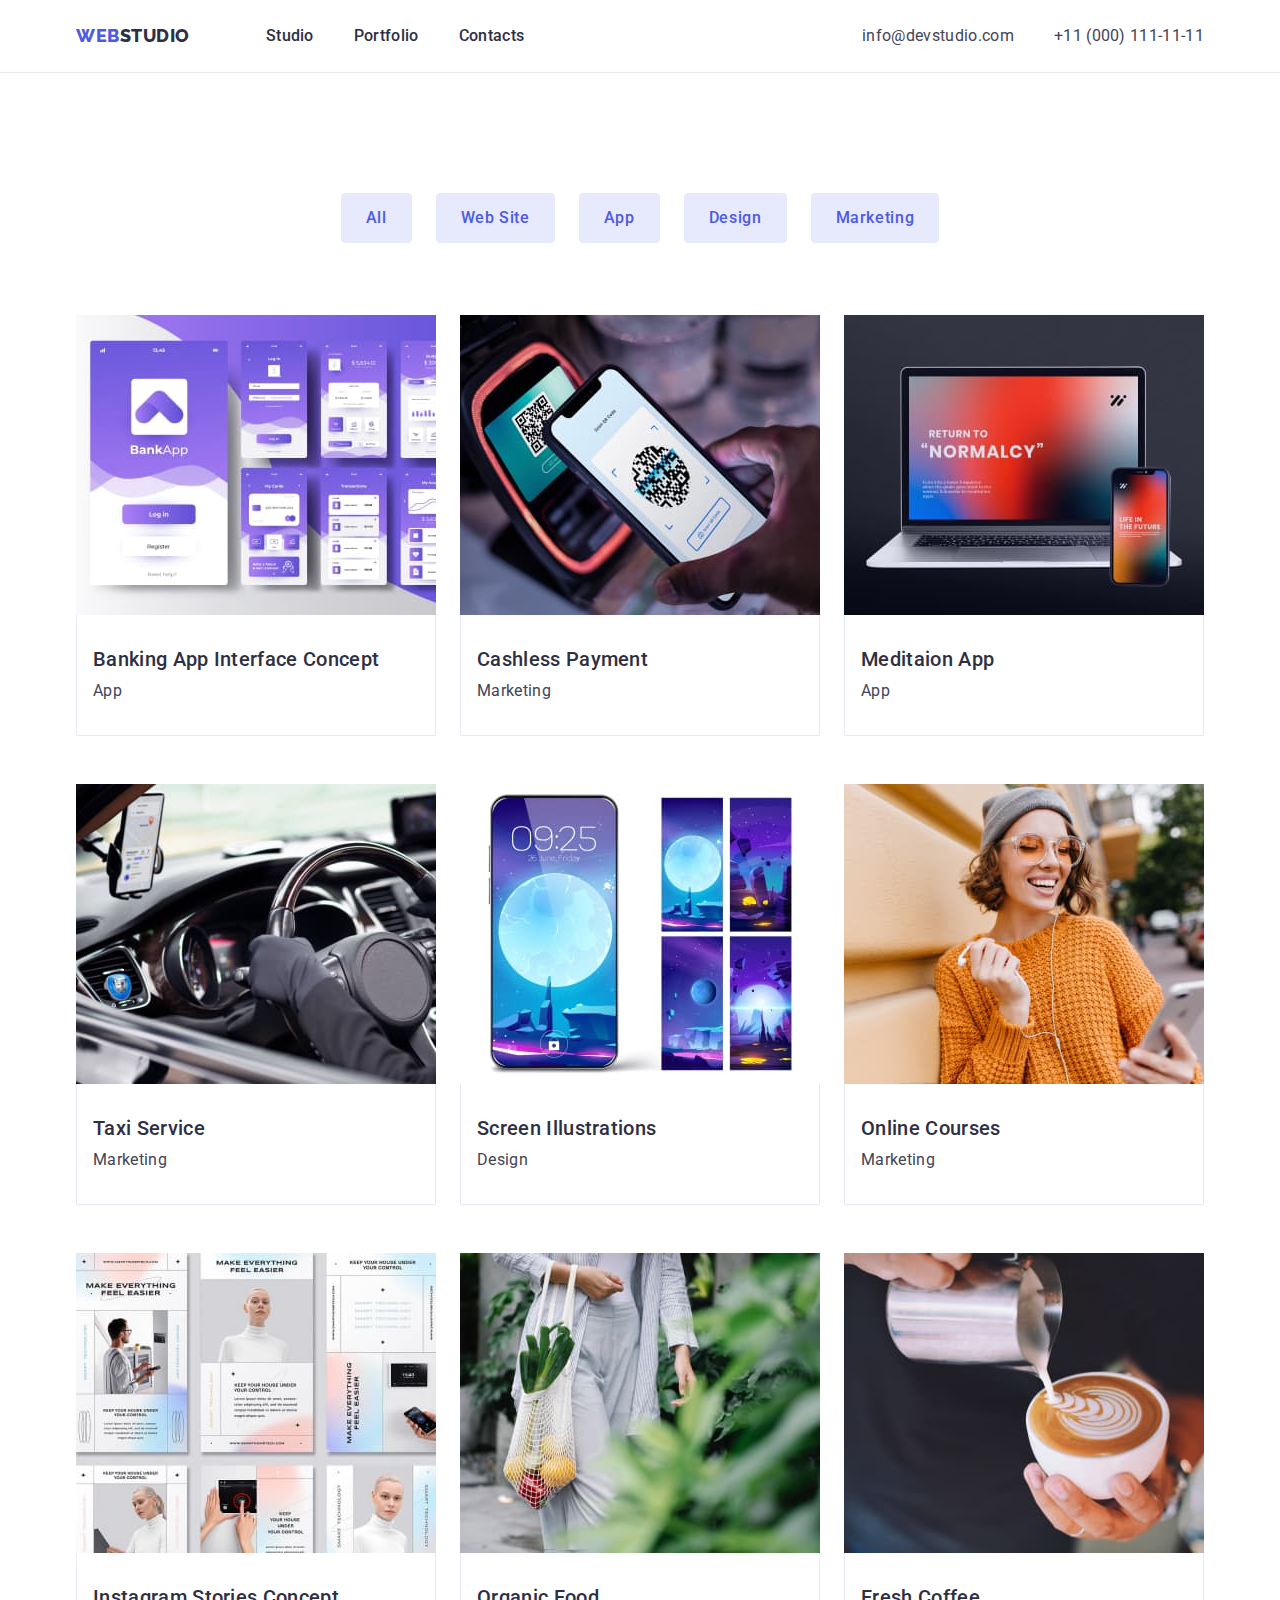
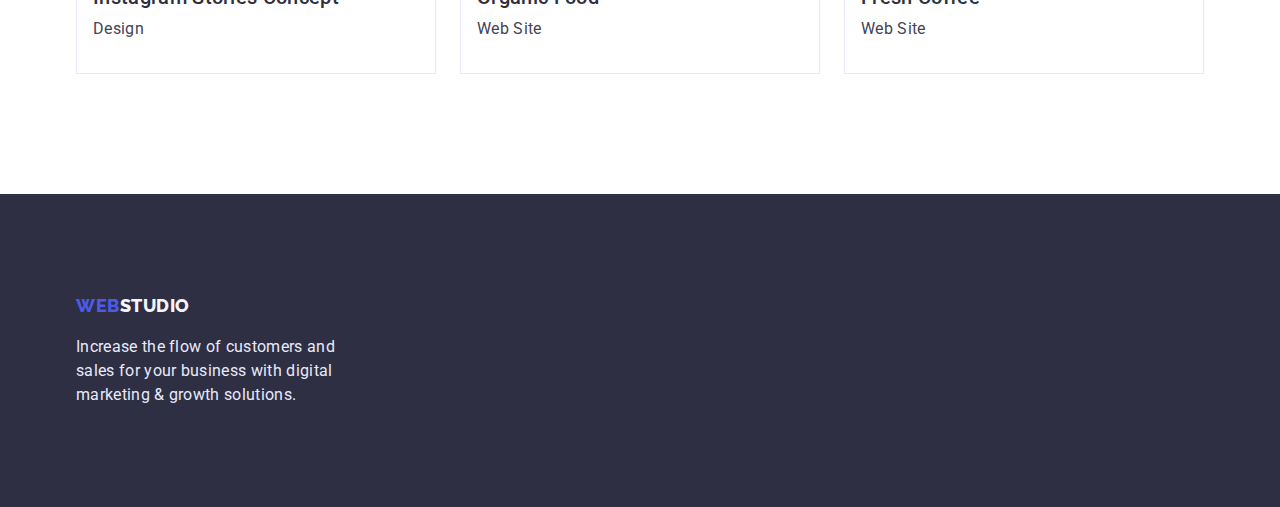
==== portfolio.html @ eb03a707 "Initial commit" ====
<!DOCTYPE html>
<html lang="en">
  <head>
    <meta charset="UTF-8" />
    <meta http-equiv="X-UA-Compatible" content="IE=edge" />
    <meta name="viewport" content="width=device-width, initial-scale=1.0" />
    <title>Web Studio</title>

    <link rel="preconnect" href="https://fonts.googleapis.com" />
    <link rel="preconnect" href="https://fonts.gstatic.com" crossorigin />
    <link
      href="https://fonts.googleapis.com/css2?family=Raleway:wght@800&family=Roboto:wght@400;500;700;900&display=swap"
      rel="stylesheet"
    />

    <link
      rel="stylesheet"
      href="https://cdn.jsdelivr.net/npm/modern-normalize@1.1.0/modern-normalize.min.css"
    />

    <link rel="stylesheet" href="./css/styles.css" />
  </head>

  <body>
    <!-- Header -->
    <header class="page-header">
      <div class="container page-header-container">
        <nav class="page-nav">
          <a href="./index.html" class="logo link"
            >Web<span class="logo-theme-light">Studio</span></a
          >

          <ul class="menu list">
            <li class="menu-item">
              <a href="./index.html" class="menu-link link">Studio</a>
            </li>
            <li class="menu-item">
              <a href="./portfolio.html" class="menu-link link">Portfolio</a>
            </li>
            <li class="menu-item">
              <a href="" class="menu-link link">Contacts</a>
            </li>
          </ul>
        </nav>

        <!-- Contacts -->
        <ul class="contacts list">
          <li>
            <a href="mailto:info@devstudio.com" class="contact-mail link"
              >info@devstudio.com</a
            >
          </li>
          <li>
            <a href="tel:+110001111111" class="contact-phone link"
              >+11 (000) 111-11-11</a
            >
          </li>
        </ul>
      </div>
    </header>

    <!-- Main content -->
    <main>
      <section class="section">
        <div class="container">
          <h1 hidden>Projects</h1>

          <ul class="filters-list list">
            <li class="filters-list-item">
              <button class="filter-btn" type="button">All</button>
            </li>
            <li class="filters-list-item">
              <button class="filter-btn" type="button">Web Site</button>
            </li>
            <li class="filters-list-item">
              <button class="filter-btn" type="button">App</button>
            </li>
            <li class="filters-list-item">
              <button class="filter-btn" type="button">Design</button>
            </li>
            <li class="filters-list-item">
              <button class="filter-btn" type="button">Marketing</button>
            </li>
          </ul>

          <!-- Projects -->
          <ul class="project-list list">
            <li class="project-card">
              <img
                src="./images/projects-card/interface.jpg"
                alt="white and violet interface"
                width="360"
                height="300"
              />
              <div class="project-description">
                <h2 class="project-card-title">
                  Banking App Interface Concept
                </h2>
                <p class="project-card-text">App</p>
              </div>
            </li>
            <li class="project-card">
              <img
                src="./images/projects-card/payment.jpg"
                alt="phone in hand"
                width="360"
                height="300"
              />
              <div class="project-description">
                <h2 class="project-card-title">Cashless Payment</h2>
                <p class="project-card-text">Marketing</p>
              </div>
            </li>
            <li class="project-card">
              <img
                src="./images/projects-card/meditation-app.jpg"
                alt="phone and computer"
                width="360"
                height="300"
              />
              <div class="project-description">
                <h2 class="project-card-title">Meditaion App</h2>
                <p class="project-card-text">App</p>
              </div>
            </li>
            <li class="project-card">
              <img
                src="./images/projects-card/taxi-service.jpg"
                alt="a car"
                width="360"
                height="300"
              />
              <div class="project-description">
                <h2 class="project-card-title">Taxi Service</h2>
                <p class="project-card-text">Marketing</p>
              </div>
            </li>
            <li class="project-card">
              <img
                src="./images/projects-card/screen-illustrations.jpg"
                alt="phone screens"
                width="360"
                height="300"
              />
              <div class="project-description">
                <h2 class="project-card-title">Screen Illustrations</h2>
                <p class="project-card-text">Design</p>
              </div>
            </li>
            <li class="project-card">
              <img
                src="./images/projects-card/online-courses.jpg"
                alt="smiling woman"
                width="360"
                height="300"
              />
              <div class="project-description">
                <h2 class="project-card-title">Online Courses</h2>
                <p class="project-card-text">Marketing</p>
              </div>
            </li>
            <li class="project-card">
              <img
                src="./images/projects-card/instagram-stories.jpg"
                alt="design versions"
                width="360"
                height="300"
              />
              <div class="project-description">
                <h2 class="project-card-title">Instagram Stories Concept</h2>
                <p class="project-card-text">Design</p>
              </div>
            </li>
            <li class="project-card">
              <img
                src="./images/projects-card/organic-food.jpg"
                alt="woman holding fruits"
                width="360"
                height="300"
              />
              <div class="project-description">
                <h2 class="project-card-title">Organic Food</h2>
                <p class="project-card-text">Web Site</p>
              </div>
            </li>
            <li class="project-card">
              <img
                src="./images/projects-card/fresh-coffee.jpg"
                alt="cup of coffe"
                width="360"
                height="300"
              />
              <div class="project-description">
                <h2 class="project-card-title">Fresh Coffee</h2>
                <p class="project-card-text">Web Site</p>
              </div>
            </li>
          </ul>
        </div>
      </section>
    </main>

    <!-- Footer -->
    <footer class="page-footer">
      <div class="container">
        <a href="./index.html" class="logo link"
          >Web<span class="logo-theme-dark">Studio</span></a
        >
        <p class="slogan">
          Increase the flow of customers and sales for your business with
          digital marketing & growth solutions.
        </p>
      </div>
    </footer>
  </body>
</html>
---- css/styles.css ----
:root {
  --primary-brand-color: #4d5ae5;
  --pressed-state-color: #404bbf;
  --dark-color: #2e2f42;
  --text-color: #434455;
  --accent-color: #e7e9fc;
  --light-mode-color: #f4f4fd;
  --bg-white-color: #ffffff;
}

h1,
h2,
h3,
p {
  margin-top: 0;
  margin-bottom: 0;
}

ul {
  margin-top: 0;
  margin-bottom: 0;
  padding-left: 0;
}

img {
  display: block;
}

.list {
  list-style: none;
}

.link {
  text-decoration: none;
}

body {
  font-family: 'Roboto', sans-serif;
  font-size: 16px;
  line-height: 1.5;
  letter-spacing: 0.02em;

  color: var(--text-color);
  background-color: var(--bg-white-color);
}

.container {
  width: 1158px;
  padding-left: 15px;
  padding-right: 15px;
  margin-left: auto;
  margin-right: auto;
}

.section {
  padding-top: 120px;
  padding-bottom: 120px;
}

/* ======================== COMPONENTS ======================== */

.logo {
  font-family: 'Raleway', sans-serif;
  font-weight: 800;
  font-size: 18px;
  line-height: 1.33;
  letter-spacing: 0.03em;
  text-transform: uppercase;

  color: var(--primary-brand-color);

  margin-right: 76px;
}

.logo-theme-light {
  color: var(--dark-color);
}

.logo-theme-dark {
  color: var(--light-mode-color);
}

.title {
  font-weight: 700;
  font-size: 36px;
  line-height: 1.1;
  text-align: center;
  text-transform: capitalize;

  color: var(--dark-color);

  margin-bottom: 72px;
}
/* ============================= Header =========================== */

.page-header {
  padding-top: 24px;
  padding-bottom: 24px;
  border-bottom: 1px solid var(--accent-color);
}

.page-header-container {
  display: flex;
  align-items: center;
  justify-content: space-between;
}

.page-nav {
  display: flex;
  align-items: center;
}

.menu {
  display: flex;
  align-items: center;
}

.menu-item:not(:last-child) {
  margin-right: 40px;
}

.menu-link {
  font-weight: 500;
  color: var(--dark-color);
}

.menu-link:hover,
.menu-link:focus {
  color: var(--pressed-state-color);
}

/* Contacts */

.contacts {
  display: flex;
  align-items: center;
}

.contact-mail {
  margin-right: 40px;
}

.contact-mail,
.contact-phone {
  color: var(--text-color);
}

.contact-mail:hover,
.contact-mail:focus {
  color: var(--pressed-state-color);
}

.contact-phone:hover,
.contact-phone:focus {
  color: var(--pressed-state-color);
}

/* =================================== Hero ========================== */

.hero {
  background-color: var(--dark-color);
  text-align: center;

  padding-top: 188px;
  padding-bottom: 188px;
}

.hero-title {
  font-weight: 700;
  font-size: 56px;
  line-height: 1.07;

  color: var(--bg-white-color);

  width: 494px;
  margin-left: auto;
  margin-right: auto;
  margin-bottom: 48px;
}

.modal-btn {
  font-family: inherit;
  font-weight: 500;
  font-size: 16px;
  line-height: 1.5;
  letter-spacing: 0.04em;

  color: var(--bg-white-color);
  background-color: var(--primary-brand-color);
  cursor: pointer;

  display: inline-block;
  border-radius: 4px;
  border: none;
  padding-top: 16px;
  padding-bottom: 16px;
  padding-left: 32px;
  padding-right: 32px;
}

.modal-btn:hover,
.modal-btn:focus {
  background-color: var(--pressed-state-color);
}

/* =========================== Our advantages ========================= */

.advantages-list {
  display: flex;
  flex-wrap: wrap;
  gap: 24px;
}

.advantages-list-item {
  flex-basis: calc((100% - 72px) / 4);
}

.advantages-subtitle {
  font-weight: 500;
  font-size: 20px;
  line-height: 1.2;

  color: var(--dark-color);

  margin-bottom: 8px;
}

/* =============================== About work ========================== */

.about-work {
  padding-top: 0;
}

.about-work-list {
  display: flex;
  gap: 24px;
}

.about-work-list-item {
  flex-basis: calc((100% - 48px) / 3);
}

/* =============================== Our team =========================== */

.team {
  background-color: var(--light-mode-color);
}

.team-list {
  display: flex;
  gap: 24px;
}

.team-card {
  background-color: var(--bg-white-color);

  box-shadow: 0px 1px 6px rgba(46, 47, 66, 0.08),
    0px 1px 1px rgba(46, 47, 66, 0.16), 0px 2px 1px rgba(46, 47, 66, 0.08);
  border-radius: 0px 0px 4px 4px;
}

.team-description {
  padding-top: 32px;
  padding-bottom: 32px;
  text-align: center;
}

.team-subtitle {
  font-weight: 500;
  font-size: 20px;
  line-height: 1.2;

  color: var(--dark-color);

  margin-bottom: 8px;
}

/* ============================ PORTFOLIO FILTERS ==================== */

.filters-list {
  display: flex;
  align-items: center;
  justify-content: center;
  margin-bottom: 72px;
}

.filters-list-item:not(:last-child) {
  margin-right: 24px;
}

.filter-btn {
  font-family: inherit;
  font-weight: 500;
  font-size: 16px;
  line-height: 1.5;
  letter-spacing: 0.04em;

  color: var(--primary-brand-color);
  background-color: var(--accent-color);
  cursor: pointer;

  display: inline-block;
  border-radius: 4px;
  border: 1px solid var(--accent-color);
  padding-top: 12px;
  padding-bottom: 12px;
  padding-left: 24px;
  padding-right: 24px;
}

.filter-btn:hover,
.filter-btn:focus {
  color: var(--bg-white-color);
  background-color: var(--pressed-state-color);
  border: 1px solid transparent;
}

/* ============================== PROJECTS =========================== */

.project-list {
  display: flex;
  flex-wrap: wrap;
  row-gap: 48px;
  column-gap: 24px;
}

.project-card {
  flex-basis: calc((100% - 48px) / 4);
}

.project-card-title {
  font-weight: 500;
  font-size: 20px;
  line-height: 1.2;

  color: var(--dark-color);

  margin-bottom: 8px;
}

.project-description {
  padding-top: 32px;
  padding-bottom: 32px;
  padding-left: 16px;
  padding-right: 16px;

  border-right: 1px solid var(--accent-color);
  border-bottom: 1px solid var(--accent-color);
  border-left: 1px solid var(--accent-color);
}

/* ============================== Footer ============================== */

.page-footer {
  padding-top: 100px;
  padding-bottom: 100px;
  background-color: var(--dark-color);
}

.slogan {
  width: 264px;
  margin-top: 16px;

  color: var(--accent-color);
}
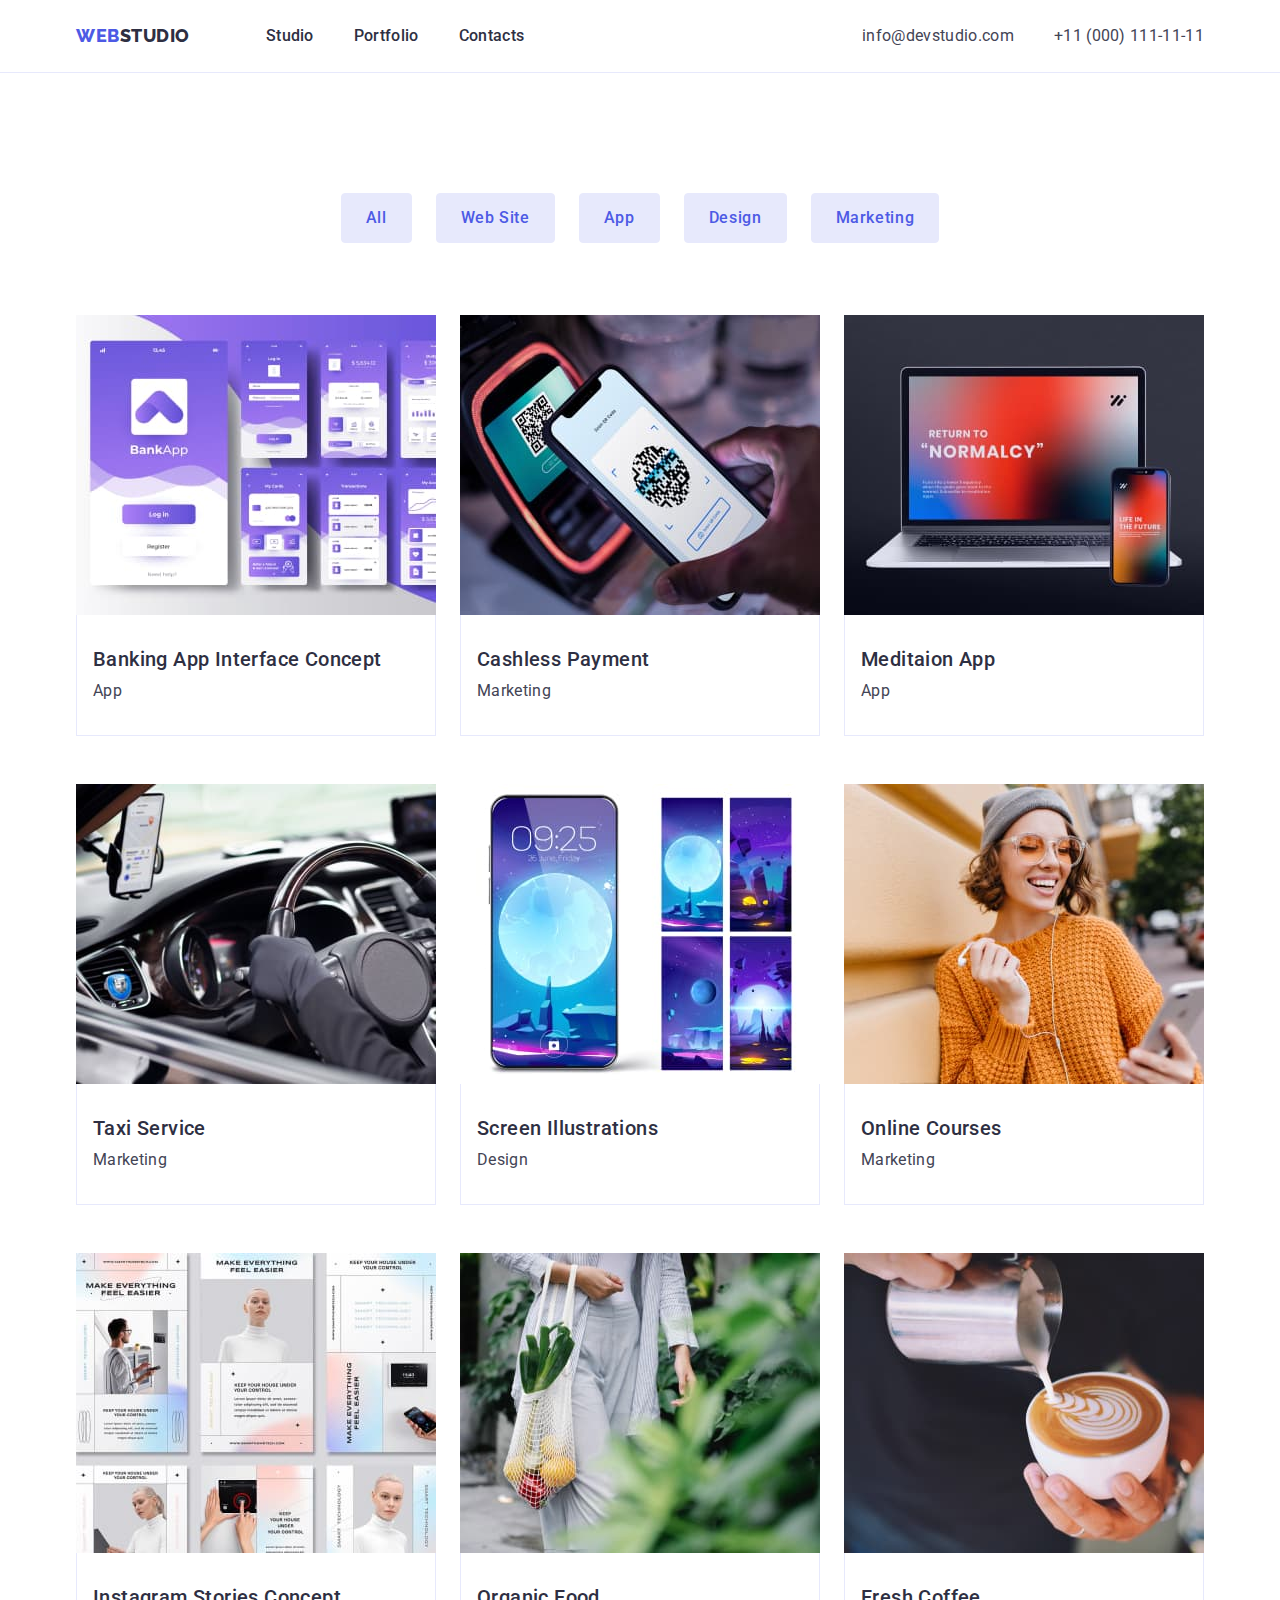
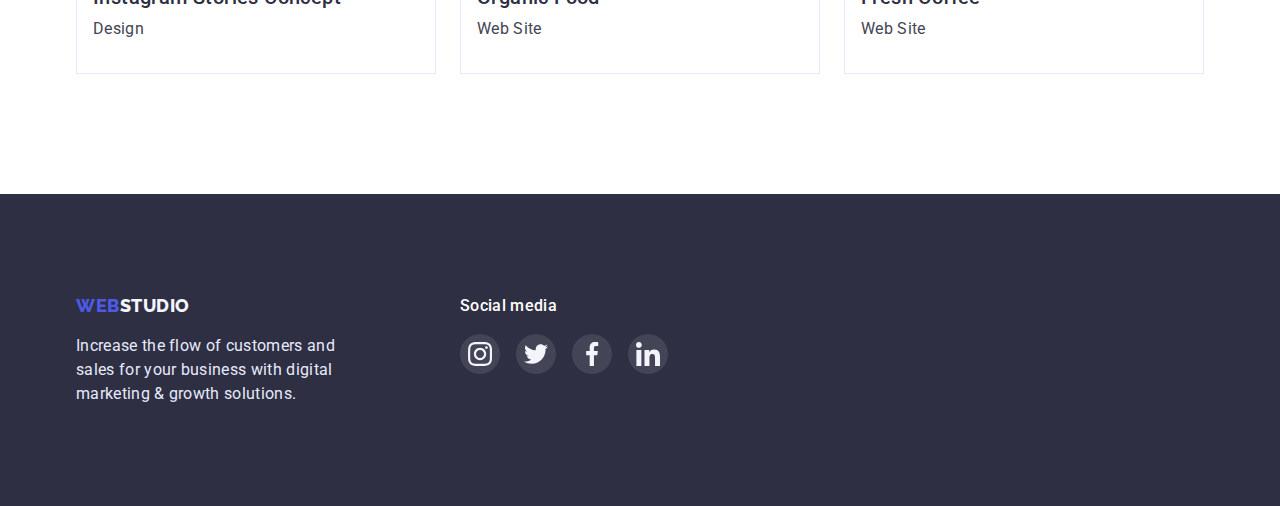
==== commit c8ff2119: "Added footer social media" ====
--- a/portfolio.html
+++ b/portfolio.html
@@ -24,8 +24,8 @@
   <body>
     <!-- Header -->
     <header class="page-header">
-      <div class="container page-header-container">
-        <nav class="page-nav">
+      <div class="container header-container">
+        <nav class="page-navigation">
           <a href="./index.html" class="logo link"
             >Web<span class="logo-theme-light">Studio</span></a
           >
@@ -202,14 +202,49 @@
 
     <!-- Footer -->
     <footer class="page-footer">
-      <div class="container">
-        <a href="./index.html" class="logo link"
-          >Web<span class="logo-theme-dark">Studio</span></a
-        >
-        <p class="slogan">
-          Increase the flow of customers and sales for your business with
-          digital marketing & growth solutions.
-        </p>
+      <div class="container footer-container">
+        <div class="footer-box">
+          <a href="./index.html" class="logo link"
+            >Web<span class="logo-theme-dark">Studio</span></a
+          >
+          <p class="slogan">
+            Increase the flow of customers and sales for your business with
+            digital marketing & growth solutions.
+          </p>
+        </div>
+        <div class="media">
+          <p class="media-text">Social media</p>
+          <ul class="media-list list">
+            <li class="media-item">
+              <a href="" class="media-link">
+                <svg class="media-icon" width="24" height="24">
+                  <use href="./images/sprite.svg#icon-instagram"></use>
+                </svg>
+              </a>
+            </li>
+            <li class="media-item">
+              <a href="" class="media-link">
+                <svg class="media-icon" width="24" height="24">
+                  <use href="./images/sprite.svg#icon-twitter"></use>
+                </svg>
+              </a>
+            </li>
+            <li class="media-item">
+              <a href="" class="media-link">
+                <svg class="media-icon" width="24" height="24">
+                  <use href="./images/sprite.svg#icon-facebook"></use>
+                </svg>
+              </a>
+            </li>
+            <li class="media-item">
+              <a href="" class="media-link">
+                <svg class="media-icon" width="24" height="24">
+                  <use href="./images/sprite.svg#icon-linkedin"></use>
+                </svg>
+              </a>
+            </li>
+          </ul>
+        </div>
       </div>
     </footer>
   </body>
--- a/css/styles.css
+++ b/css/styles.css
@@ -2,6 +2,7 @@
   --primary-brand-color: #4d5ae5;
   --pressed-state-color: #404bbf;
   --dark-color: #2e2f42;
+  --success-color: #31d0aa;
   --text-color: #434455;
   --accent-color: #e7e9fc;
   --light-mode-color: #f4f4fd;
@@ -37,8 +38,6 @@
 body {
   font-family: 'Roboto', sans-serif;
   font-size: 16px;
-  line-height: 1.5;
-  letter-spacing: 0.02em;
 
   color: var(--text-color);
   background-color: var(--bg-white-color);
@@ -84,6 +83,7 @@
   font-weight: 700;
   font-size: 36px;
   line-height: 1.1;
+  letter-spacing: 0.02em;
   text-align: center;
   text-transform: capitalize;
 
@@ -99,13 +99,13 @@
   border-bottom: 1px solid var(--accent-color);
 }
 
-.page-header-container {
+.header-container {
   display: flex;
   align-items: center;
   justify-content: space-between;
 }
 
-.page-nav {
+.page-navigation {
   display: flex;
   align-items: center;
 }
@@ -121,6 +121,8 @@
 
 .menu-link {
   font-weight: 500;
+  line-height: 1.5;
+  letter-spacing: 0.02em;
   color: var(--dark-color);
 }
 
@@ -142,6 +144,8 @@
 
 .contact-mail,
 .contact-phone {
+  line-height: 1.5;
+  letter-spacing: 0.02em;
   color: var(--text-color);
 }
 
@@ -169,6 +173,7 @@
   font-weight: 700;
   font-size: 56px;
   line-height: 1.07;
+  letter-spacing: 0.02em;
 
   color: var(--bg-white-color);
 
@@ -207,7 +212,6 @@
 
 .advantages-list {
   display: flex;
-  flex-wrap: wrap;
   gap: 24px;
 }
 
@@ -219,10 +223,16 @@
   font-weight: 500;
   font-size: 20px;
   line-height: 1.2;
+  letter-spacing: 0.02em;
 
   color: var(--dark-color);
 
   margin-bottom: 8px;
+}
+
+.advantages-text {
+  line-height: 1.5;
+  letter-spacing: 0.02em;
 }
 
 /* =============================== About work ========================== */
@@ -269,10 +279,37 @@
   font-weight: 500;
   font-size: 20px;
   line-height: 1.2;
+  letter-spacing: 0.02em;
 
   color: var(--dark-color);
 
   margin-bottom: 8px;
+}
+
+.team-position {
+  line-height: 1.5;
+  letter-spacing: 0.02em;
+  margin-bottom: 8px;
+}
+
+.social-list {
+  display: flex;
+  justify-content: space-around;
+}
+
+.social-link {
+  display: flex;
+  justify-content: center;
+  align-items: center;
+  width: 40px;
+  height: 40px;
+  background-color: var(--primary-brand-color);
+  border-radius: 50%;
+}
+
+.social-link:hover,
+.social-link:focus {
+  background-color: var(--pressed-state-color);
 }
 
 /* ============================ PORTFOLIO FILTERS ==================== */
@@ -332,10 +369,16 @@
   font-weight: 500;
   font-size: 20px;
   line-height: 1.2;
+  letter-spacing: 0.02em;
 
   color: var(--dark-color);
 
   margin-bottom: 8px;
+}
+
+.project-card-text {
+  line-height: 1.5;
+  letter-spacing: 0.02em;
 }
 
 .project-description {
@@ -357,9 +400,54 @@
   background-color: var(--dark-color);
 }
 
+.footer-container {
+  display: flex;
+  justify-content: flex-start;
+  gap: 120px;
+}
+
 .slogan {
   width: 264px;
   margin-top: 16px;
 
+  line-height: 1.5;
+  letter-spacing: 0.02em;
+
   color: var(--accent-color);
 }
+
+.media {
+  width: 208px;
+}
+
+.media-text {
+  font-weight: 500;
+  font-size: 16px;
+  line-height: 1.5;
+  letter-spacing: 0.02em;
+
+  color: var(--bg-white-color);
+
+  margin-bottom: 16px;
+}
+
+.media-list {
+  display: flex;
+  justify-content: flex-start;
+  gap: 16px;
+}
+
+.media-link {
+  display: flex;
+  justify-content: center;
+  align-items: center;
+  width: 40px;
+  height: 40px;
+  border-radius: 50%;
+  background-color: rgba(255, 255, 255, 0.1);
+}
+
+.media-link:hover,
+.media-link:focus {
+  background-color: var(--success-color);
+}
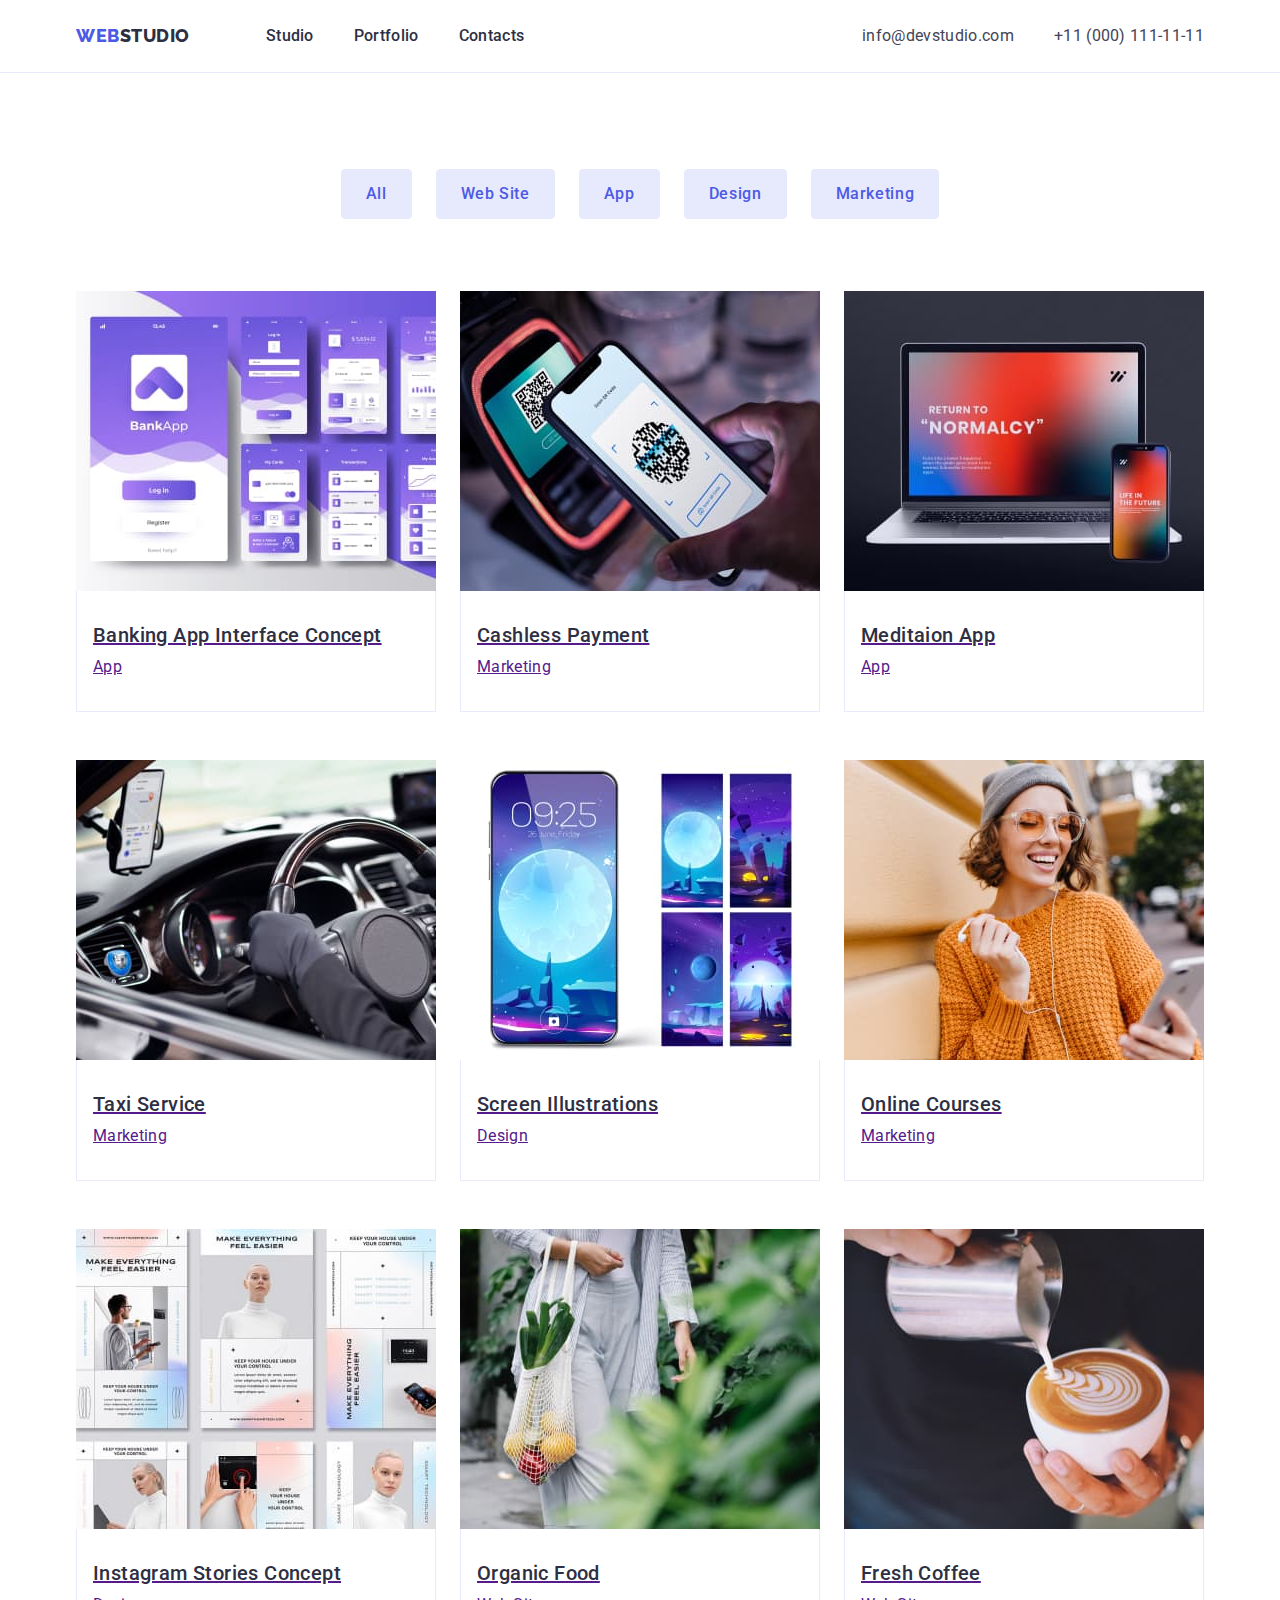
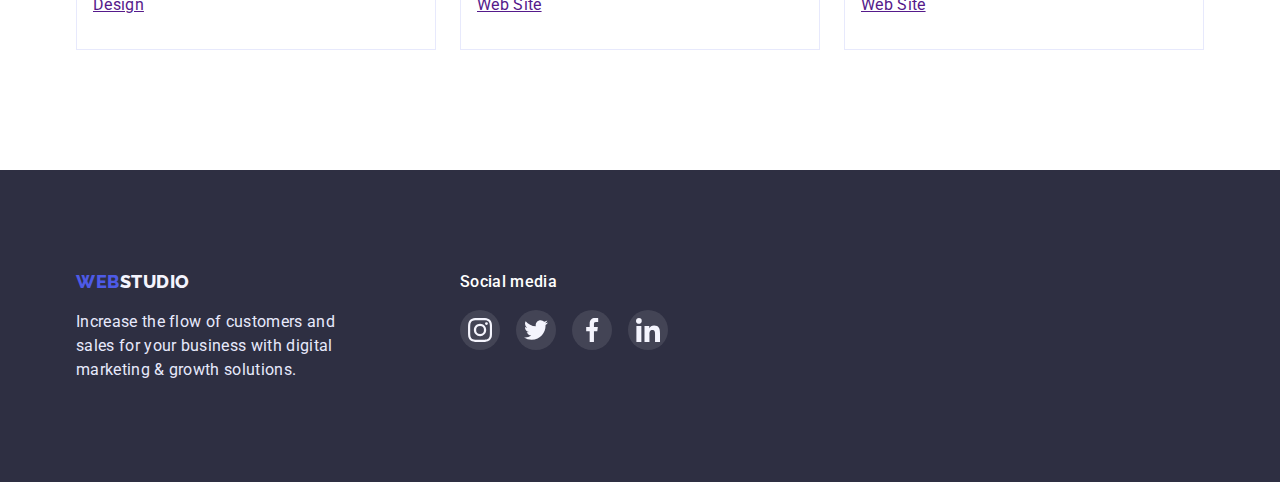
==== commit 255b3cda: "Added hero bg image, box-shadows" ====
--- a/portfolio.html
+++ b/portfolio.html
@@ -61,9 +61,9 @@
 
     <!-- Main content -->
     <main>
-      <section class="section">
+      <section class="portfolio">
         <div class="container">
-          <h1 hidden>Projects</h1>
+          <h1 class="visually-hidden">Projects</h1>
 
           <ul class="filters-list list">
             <li class="filters-list-item">
@@ -86,114 +86,132 @@
           <!-- Projects -->
           <ul class="project-list list">
             <li class="project-card">
-              <img
-                src="./images/projects-card/interface.jpg"
-                alt="white and violet interface"
-                width="360"
-                height="300"
-              />
-              <div class="project-description">
-                <h2 class="project-card-title">
-                  Banking App Interface Concept
-                </h2>
-                <p class="project-card-text">App</p>
-              </div>
-            </li>
-            <li class="project-card">
-              <img
-                src="./images/projects-card/payment.jpg"
-                alt="phone in hand"
-                width="360"
-                height="300"
-              />
-              <div class="project-description">
-                <h2 class="project-card-title">Cashless Payment</h2>
-                <p class="project-card-text">Marketing</p>
-              </div>
-            </li>
-            <li class="project-card">
-              <img
-                src="./images/projects-card/meditation-app.jpg"
-                alt="phone and computer"
-                width="360"
-                height="300"
-              />
-              <div class="project-description">
-                <h2 class="project-card-title">Meditaion App</h2>
-                <p class="project-card-text">App</p>
-              </div>
-            </li>
-            <li class="project-card">
-              <img
-                src="./images/projects-card/taxi-service.jpg"
-                alt="a car"
-                width="360"
-                height="300"
-              />
-              <div class="project-description">
-                <h2 class="project-card-title">Taxi Service</h2>
-                <p class="project-card-text">Marketing</p>
-              </div>
-            </li>
-            <li class="project-card">
-              <img
-                src="./images/projects-card/screen-illustrations.jpg"
-                alt="phone screens"
-                width="360"
-                height="300"
-              />
-              <div class="project-description">
-                <h2 class="project-card-title">Screen Illustrations</h2>
-                <p class="project-card-text">Design</p>
-              </div>
-            </li>
-            <li class="project-card">
-              <img
-                src="./images/projects-card/online-courses.jpg"
-                alt="smiling woman"
-                width="360"
-                height="300"
-              />
-              <div class="project-description">
-                <h2 class="project-card-title">Online Courses</h2>
-                <p class="project-card-text">Marketing</p>
-              </div>
-            </li>
-            <li class="project-card">
-              <img
-                src="./images/projects-card/instagram-stories.jpg"
-                alt="design versions"
-                width="360"
-                height="300"
-              />
-              <div class="project-description">
-                <h2 class="project-card-title">Instagram Stories Concept</h2>
-                <p class="project-card-text">Design</p>
-              </div>
-            </li>
-            <li class="project-card">
-              <img
-                src="./images/projects-card/organic-food.jpg"
-                alt="woman holding fruits"
-                width="360"
-                height="300"
-              />
-              <div class="project-description">
-                <h2 class="project-card-title">Organic Food</h2>
-                <p class="project-card-text">Web Site</p>
-              </div>
-            </li>
-            <li class="project-card">
-              <img
-                src="./images/projects-card/fresh-coffee.jpg"
-                alt="cup of coffe"
-                width="360"
-                height="300"
-              />
-              <div class="project-description">
-                <h2 class="project-card-title">Fresh Coffee</h2>
-                <p class="project-card-text">Web Site</p>
-              </div>
+              <a href="" class="project-link">
+                <img
+                  src="./images/projects-card/interface.jpg"
+                  alt="white and violet interface"
+                  width="360"
+                  height="300"
+                />
+                <div class="project-description">
+                  <h2 class="project-card-title">
+                    Banking App Interface Concept
+                  </h2>
+                  <p class="project-card-text">App</p>
+                </div>
+              </a>
+            </li>
+            <li class="project-card">
+              <a href="" class="project-link">
+                <img
+                  src="./images/projects-card/payment.jpg"
+                  alt="phone in hand"
+                  width="360"
+                  height="300"
+                />
+                <div class="project-description">
+                  <h2 class="project-card-title">Cashless Payment</h2>
+                  <p class="project-card-text">Marketing</p>
+                </div>
+              </a>
+            </li>
+            <li class="project-card">
+              <a href="" class="project-link">
+                <img
+                  src="./images/projects-card/meditation-app.jpg"
+                  alt="phone and computer"
+                  width="360"
+                  height="300"
+                />
+                <div class="project-description">
+                  <h2 class="project-card-title">Meditaion App</h2>
+                  <p class="project-card-text">App</p>
+                </div>
+              </a>
+            </li>
+            <li class="project-card">
+              <a href="" class="project-link">
+                <img
+                  src="./images/projects-card/taxi-service.jpg"
+                  alt="a car"
+                  width="360"
+                  height="300"
+                />
+                <div class="project-description">
+                  <h2 class="project-card-title">Taxi Service</h2>
+                  <p class="project-card-text">Marketing</p>
+                </div>
+              </a>
+            </li>
+            <li class="project-card">
+              <a href="" class="project-link">
+                <img
+                  src="./images/projects-card/screen-illustrations.jpg"
+                  alt="phone screens"
+                  width="360"
+                  height="300"
+                />
+                <div class="project-description">
+                  <h2 class="project-card-title">Screen Illustrations</h2>
+                  <p class="project-card-text">Design</p>
+                </div>
+              </a>
+            </li>
+            <li class="project-card">
+              <a href="" class="project-link">
+                <img
+                  src="./images/projects-card/online-courses.jpg"
+                  alt="smiling woman"
+                  width="360"
+                  height="300"
+                />
+                <div class="project-description">
+                  <h2 class="project-card-title">Online Courses</h2>
+                  <p class="project-card-text">Marketing</p>
+                </div>
+              </a>
+            </li>
+            <li class="project-card">
+              <a href="" class="project-link">
+                <img
+                  src="./images/projects-card/instagram-stories.jpg"
+                  alt="design versions"
+                  width="360"
+                  height="300"
+                />
+                <div class="project-description">
+                  <h2 class="project-card-title">Instagram Stories Concept</h2>
+                  <p class="project-card-text">Design</p>
+                </div>
+              </a>
+            </li>
+            <li class="project-card">
+              <a href="" class="project-link">
+                <img
+                  src="./images/projects-card/organic-food.jpg"
+                  alt="woman holding fruits"
+                  width="360"
+                  height="300"
+                />
+                <div class="project-description">
+                  <h2 class="project-card-title">Organic Food</h2>
+                  <p class="project-card-text">Web Site</p>
+                </div>
+              </a>
+            </li>
+            <li class="project-card">
+              <a href="" class="project-link">
+                <img
+                  src="./images/projects-card/fresh-coffee.jpg"
+                  alt="cup of coffe"
+                  width="360"
+                  height="300"
+                />
+                <div class="project-description">
+                  <h2 class="project-card-title">Fresh Coffee</h2>
+                  <p class="project-card-text">Web Site</p>
+                </div>
+              </a>
             </li>
           </ul>
         </div>
@@ -218,28 +236,28 @@
             <li class="media-item">
               <a href="" class="media-link">
                 <svg class="media-icon" width="24" height="24">
-                  <use href="./images/sprite.svg#icon-instagram"></use>
-                </svg>
-              </a>
-            </li>
-            <li class="media-item">
-              <a href="" class="media-link">
-                <svg class="media-icon" width="24" height="24">
-                  <use href="./images/sprite.svg#icon-twitter"></use>
-                </svg>
-              </a>
-            </li>
-            <li class="media-item">
-              <a href="" class="media-link">
-                <svg class="media-icon" width="24" height="24">
-                  <use href="./images/sprite.svg#icon-facebook"></use>
-                </svg>
-              </a>
-            </li>
-            <li class="media-item">
-              <a href="" class="media-link">
-                <svg class="media-icon" width="24" height="24">
-                  <use href="./images/sprite.svg#icon-linkedin"></use>
+                  <use href="./images/icons.svg#icon-instagram"></use>
+                </svg>
+              </a>
+            </li>
+            <li class="media-item">
+              <a href="" class="media-link">
+                <svg class="media-icon" width="24" height="24">
+                  <use href="./images/icons.svg#icon-twitter"></use>
+                </svg>
+              </a>
+            </li>
+            <li class="media-item">
+              <a href="" class="media-link">
+                <svg class="media-icon" width="24" height="24">
+                  <use href="./images/icons.svg#icon-facebook"></use>
+                </svg>
+              </a>
+            </li>
+            <li class="media-item">
+              <a href="" class="media-link">
+                <svg class="media-icon" width="24" height="24">
+                  <use href="./images/icons.svg#icon-linkedin"></use>
                 </svg>
               </a>
             </li>
--- a/css/styles.css
+++ b/css/styles.css
@@ -4,9 +4,11 @@
   --dark-color: #2e2f42;
   --success-color: #31d0aa;
   --text-color: #434455;
+  --subtext-color: #8e8f99;
   --accent-color: #e7e9fc;
   --light-mode-color: #f4f4fd;
-  --bg-white-color: #ffffff;
+  --background-color: #ffffff;
+  --button-color: #ffffff;
 }
 
 h1,
@@ -40,7 +42,7 @@
   font-size: 16px;
 
   color: var(--text-color);
-  background-color: var(--bg-white-color);
+  background-color: var(--background-color);
 }
 
 .container {
@@ -54,6 +56,20 @@
 .section {
   padding-top: 120px;
   padding-bottom: 120px;
+}
+
+.visually-hidden {
+  position: absolute;
+  width: 1px;
+  height: 1px;
+  margin: -1px;
+  border: 0;
+  padding: 0;
+
+  white-space: nowrap;
+  clip-path: inset(100%);
+  clip: rect(0 0 0 0);
+  overflow: hidden;
 }
 
 /* ======================== COMPONENTS ======================== */
@@ -162,22 +178,33 @@
 /* =================================== Hero ========================== */
 
 .hero {
-  background-color: var(--dark-color);
+  background-color: rgba(46, 47, 66, 0.7);
   text-align: center;
 
   padding-top: 188px;
   padding-bottom: 188px;
+
+  background-image: linear-gradient(
+      rgba(46, 47, 66, 0.7),
+      rgba(46, 47, 66, 0.7)
+    ),
+    url(../images/hero/bg.jpg);
+  background-repeat: no-repeat;
+  max-width: 1440px;
+  min-height: 600px;
+  margin: 0 auto;
 }
 
 .hero-title {
   font-weight: 700;
   font-size: 56px;
   line-height: 1.07;
-  letter-spacing: 0.02em;
-
-  color: var(--bg-white-color);
-
-  width: 494px;
+
+  text-align: center;
+
+  color: var(--button-color);
+
+  width: 495px;
   margin-left: auto;
   margin-right: auto;
   margin-bottom: 48px;
@@ -190,7 +217,7 @@
   line-height: 1.5;
   letter-spacing: 0.04em;
 
-  color: var(--bg-white-color);
+  color: var(--button-color);
   background-color: var(--primary-brand-color);
   cursor: pointer;
 
@@ -235,6 +262,19 @@
   letter-spacing: 0.02em;
 }
 
+.thumb {
+  width: 264px;
+  height: 112px;
+  border-radius: 4px;
+  background-color: var(--light-mode-color);
+
+  margin-bottom: 8px;
+}
+
+.advantages-icon {
+  margin: 24px 100px;
+}
+
 /* =============================== About work ========================== */
 
 .about-work {
@@ -247,7 +287,7 @@
 }
 
 .about-work-list-item {
-  flex-basis: calc((100% - 48px) / 3);
+  flex-basis: calc((100% - 24px * 2) / 3);
 }
 
 /* =============================== Our team =========================== */
@@ -262,7 +302,7 @@
 }
 
 .team-card {
-  background-color: var(--bg-white-color);
+  background-color: var(--background-color);
 
   box-shadow: 0px 1px 6px rgba(46, 47, 66, 0.08),
     0px 1px 1px rgba(46, 47, 66, 0.16), 0px 2px 1px rgba(46, 47, 66, 0.08);
@@ -294,7 +334,8 @@
 
 .social-list {
   display: flex;
-  justify-content: space-around;
+  justify-content: center;
+  gap: 24px;
 }
 
 .social-link {
@@ -312,7 +353,53 @@
   background-color: var(--pressed-state-color);
 }
 
-/* ============================ PORTFOLIO FILTERS ==================== */
+/* ============================ Customers ============================ */
+
+.customers {
+  padding-top: 130px;
+  padding-bottom: 120px;
+}
+
+.customers-list {
+  display: flex;
+  justify-content: center;
+  gap: 24px;
+}
+
+.customers-item {
+  border: 1px solid var(--subtext-color);
+  border-radius: 4px;
+}
+
+.customers-item:hover,
+.customers-item:focus {
+  border: 1px solid var(--pressed-state-color);
+}
+
+.customers-link {
+  display: block;
+  width: 168px;
+  height: 88px;
+}
+
+.customers-icon {
+  margin: 16px 32px;
+  fill: var(--subtext-color);
+}
+
+.customers-icon:hover,
+.customers-icon:focus {
+  fill: var(--pressed-state-color);
+}
+
+/* ============================ PORTFOLIO ==================== */
+
+/* Filters */
+
+.portfolio {
+  padding-top: 96px;
+  padding-bottom: 120px;
+}
 
 .filters-list {
   display: flex;
@@ -347,9 +434,11 @@
 
 .filter-btn:hover,
 .filter-btn:focus {
-  color: var(--bg-white-color);
+  color: var(--button-color);
   background-color: var(--pressed-state-color);
   border: 1px solid transparent;
+  box-shadow: 0px 3px 1px rgba(0, 0, 0, 0.1), 0px 2px 1px rgba(0, 0, 0, 0.08),
+    0px 2px 2px rgba(0, 0, 0, 0.12);
 }
 
 /* ============================== PROJECTS =========================== */
@@ -362,7 +451,17 @@
 }
 
 .project-card {
-  flex-basis: calc((100% - 48px) / 4);
+  flex-basis: calc((100% - 48px) / 3);
+}
+
+.project-card:hover,
+.project-card:focus {
+  box-shadow: 0px 1px 6px rgba(46, 47, 66, 0.08),
+    0px 1px 1px rgba(46, 47, 66, 0.16), 0px 2px 1px rgba(46, 47, 66, 0.08);
+}
+
+.project-link {
+  display: block;
 }
 
 .project-card-title {
@@ -426,7 +525,7 @@
   line-height: 1.5;
   letter-spacing: 0.02em;
 
-  color: var(--bg-white-color);
+  color: var(--button-color);
 
   margin-bottom: 16px;
 }
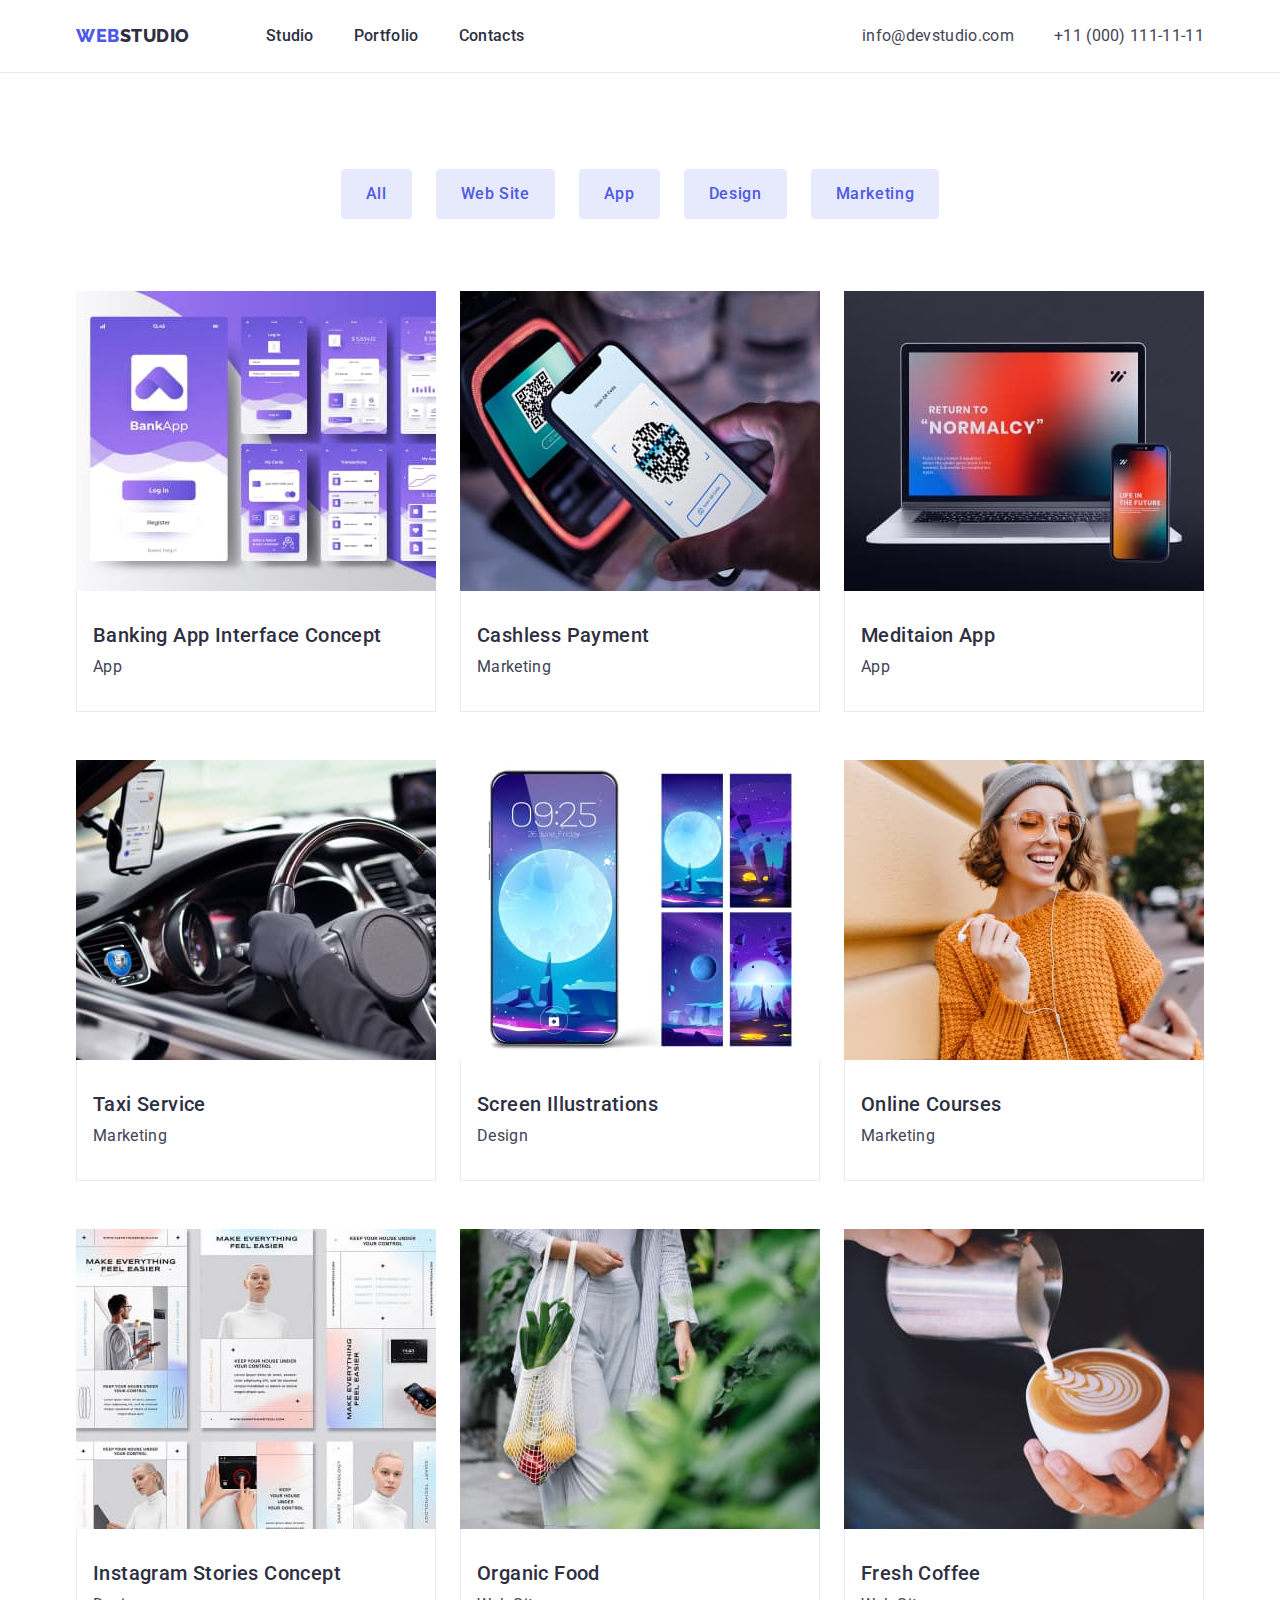
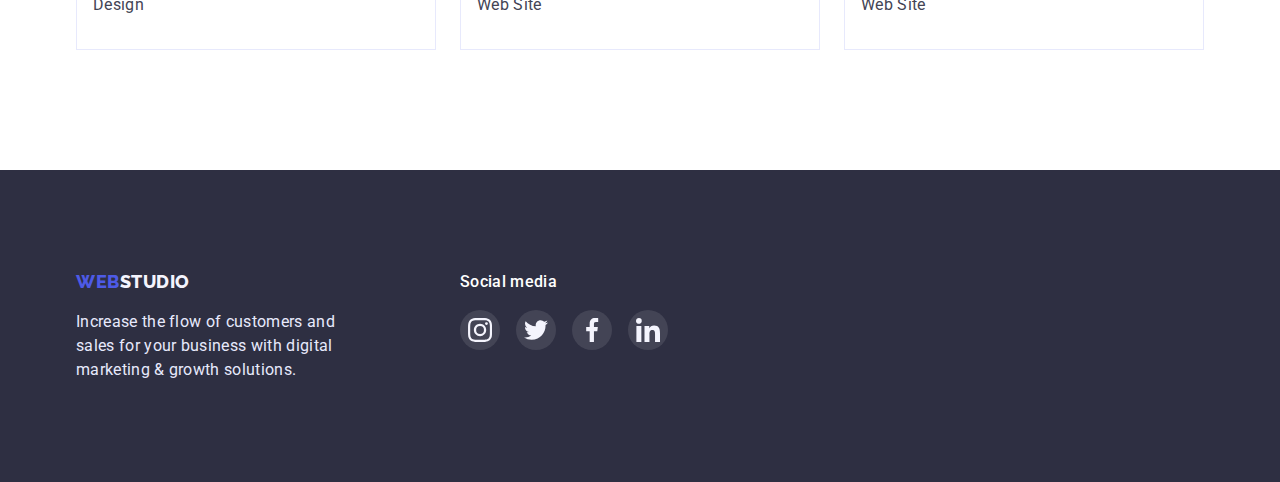
==== commit ef520daf: "correction" ====
--- a/portfolio.html
+++ b/portfolio.html
@@ -86,7 +86,7 @@
           <!-- Projects -->
           <ul class="project-list list">
             <li class="project-card">
-              <a href="" class="project-link">
+              <a href="" class="project-link link">
                 <img
                   src="./images/projects-card/interface.jpg"
                   alt="white and violet interface"
@@ -102,7 +102,7 @@
               </a>
             </li>
             <li class="project-card">
-              <a href="" class="project-link">
+              <a href="" class="project-link link">
                 <img
                   src="./images/projects-card/payment.jpg"
                   alt="phone in hand"
@@ -116,7 +116,7 @@
               </a>
             </li>
             <li class="project-card">
-              <a href="" class="project-link">
+              <a href="" class="project-link link">
                 <img
                   src="./images/projects-card/meditation-app.jpg"
                   alt="phone and computer"
@@ -130,7 +130,7 @@
               </a>
             </li>
             <li class="project-card">
-              <a href="" class="project-link">
+              <a href="" class="project-link link">
                 <img
                   src="./images/projects-card/taxi-service.jpg"
                   alt="a car"
@@ -144,7 +144,7 @@
               </a>
             </li>
             <li class="project-card">
-              <a href="" class="project-link">
+              <a href="" class="project-link link">
                 <img
                   src="./images/projects-card/screen-illustrations.jpg"
                   alt="phone screens"
@@ -158,7 +158,7 @@
               </a>
             </li>
             <li class="project-card">
-              <a href="" class="project-link">
+              <a href="" class="project-link link">
                 <img
                   src="./images/projects-card/online-courses.jpg"
                   alt="smiling woman"
@@ -172,7 +172,7 @@
               </a>
             </li>
             <li class="project-card">
-              <a href="" class="project-link">
+              <a href="" class="project-link link">
                 <img
                   src="./images/projects-card/instagram-stories.jpg"
                   alt="design versions"
@@ -186,7 +186,7 @@
               </a>
             </li>
             <li class="project-card">
-              <a href="" class="project-link">
+              <a href="" class="project-link link">
                 <img
                   src="./images/projects-card/organic-food.jpg"
                   alt="woman holding fruits"
@@ -200,7 +200,7 @@
               </a>
             </li>
             <li class="project-card">
-              <a href="" class="project-link">
+              <a href="" class="project-link link">
                 <img
                   src="./images/projects-card/fresh-coffee.jpg"
                   alt="cup of coffe"
--- a/css/styles.css
+++ b/css/styles.css
@@ -191,7 +191,6 @@
     url(../images/hero/bg.jpg);
   background-repeat: no-repeat;
   max-width: 1440px;
-  min-height: 600px;
   margin: 0 auto;
 }
 
@@ -263,6 +262,10 @@
 }
 
 .thumb {
+  display: flex;
+  justify-content: center;
+  align-items: center;
+
   width: 264px;
   height: 112px;
   border-radius: 4px;
@@ -271,10 +274,6 @@
   margin-bottom: 8px;
 }
 
-.advantages-icon {
-  margin: 24px 100px;
-}
-
 /* =============================== About work ========================== */
 
 .about-work {
@@ -362,34 +361,31 @@
 
 .customers-list {
   display: flex;
+  justify-content: space-between;
+}
+
+.customers-link {
+  display: flex;
   justify-content: center;
-  gap: 24px;
-}
-
-.customers-item {
+  align-items: center;
+
+  width: 168px;
+  height: 88px;
+  color: var(--subtext-color);
+
   border: 1px solid var(--subtext-color);
   border-radius: 4px;
 }
 
-.customers-item:hover,
-.customers-item:focus {
+.customers-link:hover,
+.customers-link:focus {
+  color: var(--pressed-state-color);
+
   border: 1px solid var(--pressed-state-color);
 }
 
-.customers-link {
-  display: block;
-  width: 168px;
-  height: 88px;
-}
-
 .customers-icon {
-  margin: 16px 32px;
-  fill: var(--subtext-color);
-}
-
-.customers-icon:hover,
-.customers-icon:focus {
-  fill: var(--pressed-state-color);
+  fill: currentColor;
 }
 
 /* ============================ PORTFOLIO ==================== */
@@ -478,6 +474,7 @@
 .project-card-text {
   line-height: 1.5;
   letter-spacing: 0.02em;
+  color: var(--text-color);
 }
 
 .project-description {
